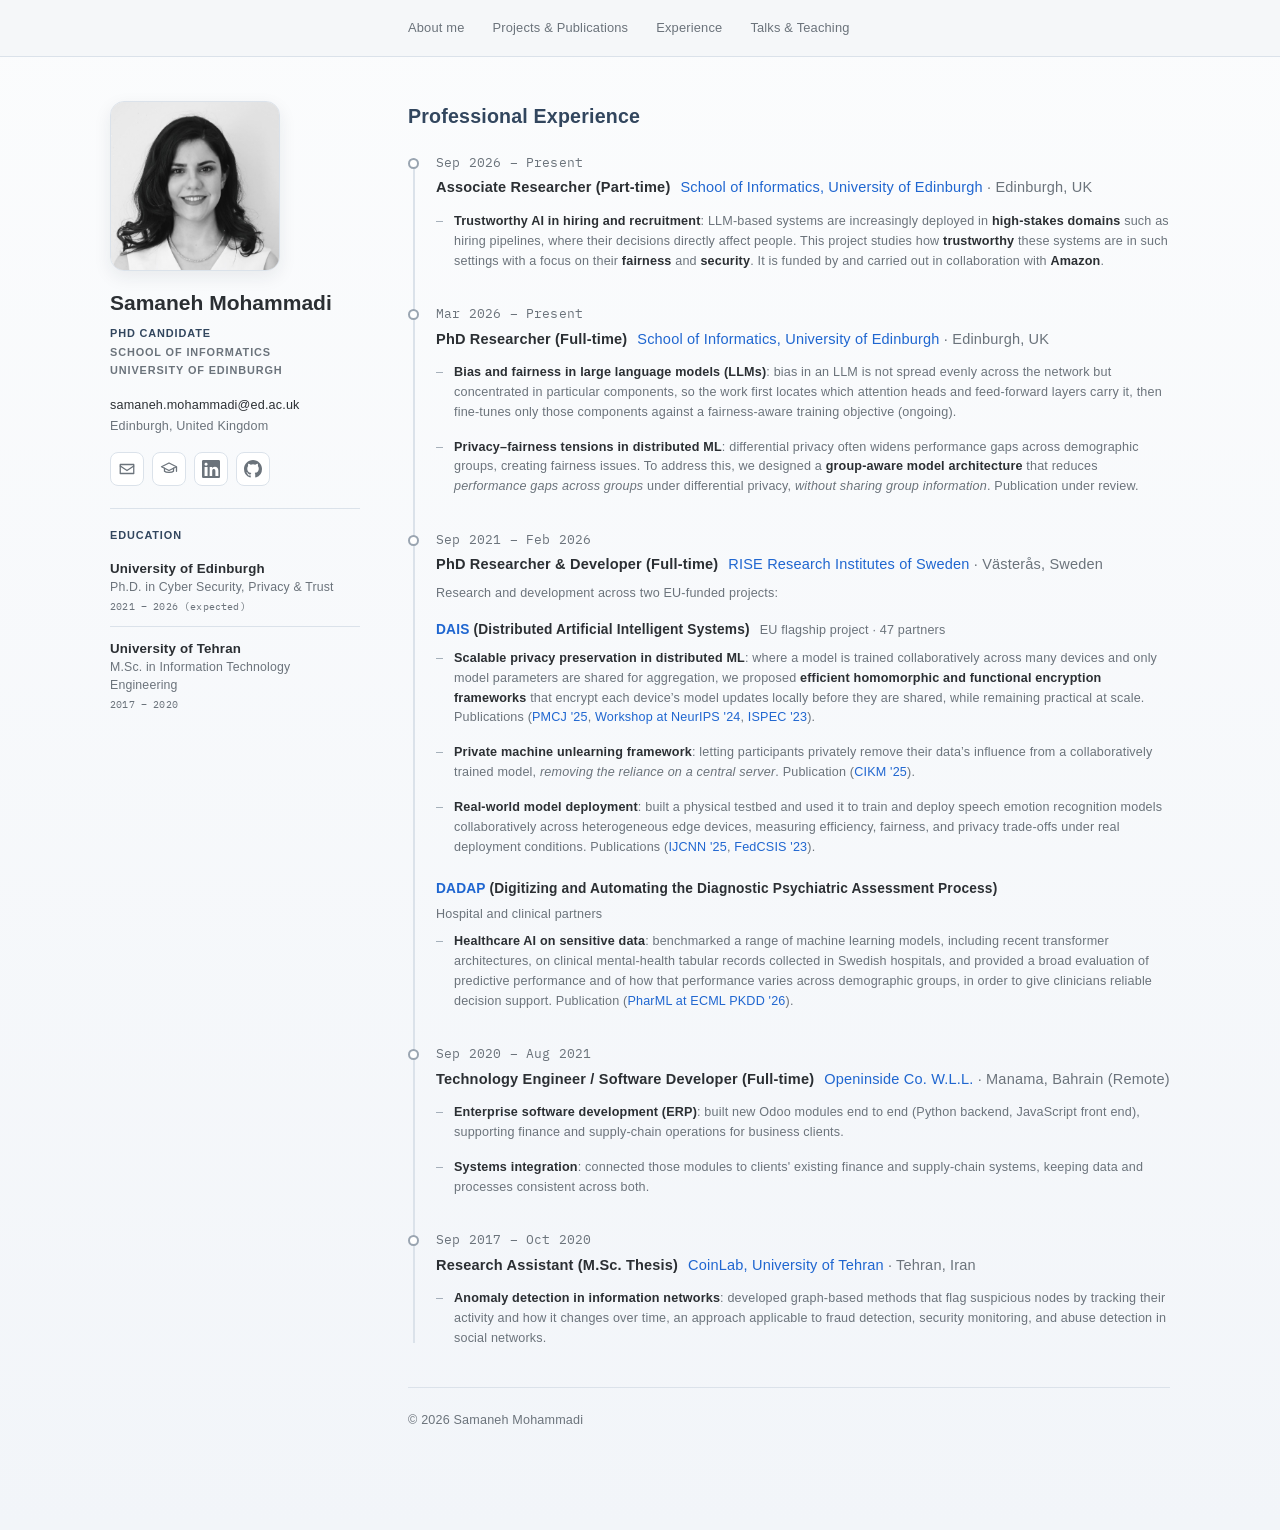
==== experience.html @ 15bdd754 "Update experience.html" ====
<!doctype html>
<html lang="en">
  <head>
    <meta charset="utf-8" />
    <meta name="viewport" content="width=device-width, initial-scale=1" />
    <meta name="color-scheme" content="light" />
    <meta name="theme-color" content="#f4f6f8" />
    <title>Experience | Samaneh Mohammadi</title>
    <meta name="robots" content="noimageindex" />
    <meta
      name="description"
      content="Professional experience of Samaneh Mohammadi, PhD researcher at the School of Informatics, University of Edinburgh."
    />
    <link rel="icon" type="image/jpeg" href="favicon.jpg" />
    <link rel="preconnect" href="https://fonts.googleapis.com" />
    <link rel="preconnect" href="https://fonts.gstatic.com" crossorigin />
    <link
      href="https://fonts.googleapis.com/css2?family=Chakra+Petch:wght@400;500;600;700&family=IBM+Plex+Mono:wght@400;500&display=swap"
      rel="stylesheet"
    />
    <link rel="stylesheet" href="style.css" />
    <style>
      .xp-proj { margin-top: 16px; }
      .xp-proj + .xp-proj { margin-top: 20px; }
      .xp-proj-head {
        display: flex; flex-wrap: wrap; align-items: baseline; gap: 4px 10px;
        margin: 0 0 2px; font-size: 0.98rem;
      }
      .xp-proj-head strong { color: var(--text); font-weight: 700; }
      .xp-proj-head strong a { font-weight: 700; }
      .xp-proj-head span { color: var(--muted); font-size: var(--fs-meta); }
      .xp-proj .tl-projects { margin-top: 8px; }
    </style>
  </head>
  <body>
    <div class="topbar">
      <div class="container topbar-inner">
        <nav class="nav" aria-label="Pages">
          <a class="navlink" href="#about">About me</a>
          <a class="navlink" href="#research">Projects & Publications</a>
          <a class="navlink" href="experience.html">Experience</a>
          <a class="navlink" href="talks.html">Talks &amp; Teaching</a>
        </nav>
      </div>
    </div>

    <div class="container shell" id="top">
      <aside class="sidebar">
        <figure class="portrait">
          <img
            src="assets/img3.jpg"
            alt="Portrait of Samaneh Mohammadi"
            onerror="this.style.display='none';this.insertAdjacentHTML('afterend','<span class=&quot;fallback&quot;>SM</span>')"
          />
        </figure>
        <div class="sidebar-id">
          <h1><a href="index.html">Samaneh Mohammadi</a></h1>
          <p class="role">
            <span class="role-main">PhD Candidate</span>
            <span>School of Informatics</span>
            <span>University of Edinburgh</span>
          </p>
        </div>

        <div class="sidebar-reach">
          <a class="sidebar-email" href="mailto:samaneh.mohammadi@ed.ac.uk">samaneh.mohammadi@ed.ac.uk</a>
          <span>Edinburgh, United Kingdom</span>
        </div>

        <ul class="contact">
          <li>
            <a href="mailto:samaneh.mohammadi@ed.ac.uk" aria-label="Email" title="Email">
              <svg class="icon-line" viewBox="0 0 24 24" aria-hidden="true"><path d="M3 6h18v12H3z" /><path d="m3 8 9 6 9-6" /></svg>
            </a>
          </li>
          <li>
            <a href="https://scholar.google.com/citations?user=hVsI_-4AAAAJ&amp;hl=en" aria-label="Google Scholar" title="Google Scholar">
              <svg class="icon-line" viewBox="0 0 24 24" aria-hidden="true"><path d="m2 9 10-5 10 5-10 5Z" /><path d="M6 11v4c2 2 10 2 12 0v-4" /><path d="M22 10v5" /></svg>
            </a>
          </li>
          <li>
            <a href="https://www.linkedin.com/in/samaneh-mohammadi-22879b159/" aria-label="LinkedIn" title="LinkedIn">
              <svg class="icon-fill" viewBox="0 0 16 16" aria-hidden="true"><path d="M0 1.15C0 .52.52 0 1.16 0h13.68C15.48 0 16 .52 16 1.15v13.69c0 .63-.52 1.15-1.16 1.15H1.16A1.16 1.16 0 0 1 0 14.84V1.15Zm4.94 13.01V6.17H2.28v7.99h2.66ZM3.61 5.08c.86 0 1.39-.57 1.39-1.29-.02-.73-.53-1.29-1.37-1.29-.84 0-1.39.56-1.39 1.29 0 .72.53 1.29 1.35 1.29h.02Zm5.45 9.08V9.7c0-.24.02-.48.09-.65.19-.48.63-.97 1.38-.97.97 0 1.36.73 1.36 1.8v4.28h2.66V9.57c0-2.46-1.31-3.6-3.06-3.6-1.44 0-2.07.78-2.42 1.32h.02v-1.13H6.84c.03.75 0 7.99 0 7.99h2.66Z" /></svg>
            </a>
          </li>
          <li>
            <a href="https://github.com/SamaneMohammadi" aria-label="GitHub" title="GitHub">
              <svg class="icon-fill" viewBox="0 0 16 16" aria-hidden="true"><path d="M8 0C3.58 0 0 3.58 0 8a8 8 0 0 0 5.47 7.59c.4.07.55-.17.55-.38 0-.19-.01-.82-.01-1.49-2.01.37-2.53-.49-2.69-.94-.09-.23-.48-.94-.82-1.13-.28-.15-.68-.52-.01-.53.63-.01 1.08.58 1.23.82.72 1.21 1.87.87 2.33.66.07-.52.28-.87.5-1.07-1.78-.2-3.64-.89-3.64-3.95 0-.87.31-1.59.82-2.15-.08-.2-.36-1.02.08-2.12 0 0 .67-.21 2.2.82a7.5 7.5 0 0 1 4 0c1.53-1.04 2.2-.82 2.2-.82.44 1.1.16 1.92.08 2.12.51.56.82 1.27.82 2.15 0 3.07-1.87 3.75-3.65 3.95.29.25.54.73.54 1.48 0 1.07-.01 1.93-.01 2.2 0 .21.15.46.55.38A8 8 0 0 0 16 8c0-4.42-3.58-8-8-8Z" /></svg>
            </a>
          </li>
        </ul>

        <p class="sidebar-edu-head">Education</p>
        <ul class="sidebar-edu">
          <li>
            <a class="edu-org" href="https://informatics.ed.ac.uk/">University of Edinburgh</a>
            <span class="edu-deg">Ph.D. in Cyber Security, Privacy &amp; Trust</span>
            <span class="edu-year">2021 – 2026 (expected)</span>
          </li>
          <li>
            <a class="edu-org" href="https://ut.ac.ir/en">University of Tehran</a>
            <span class="edu-deg">M.Sc. in Information Technology Engineering</span>
            <span class="edu-year">2017 – 2020</span>
          </li>
        </ul>
      </aside>

      <main>
        <section class="section" id="experience" aria-labelledby="experience-title">
          <h2 id="experience-title">Professional Experience</h2>
          <div class="timeline">

            <div class="tl-item">
              <div class="tl-dot"></div>
              <div class="tl-date">Sep 2026 – Present</div>
              <div class="tl-content">
                <div class="xp-head">
                  <span class="xp-role">Associate Researcher (Part-time)</span>
                  <span class="xp-place"><a href="https://informatics.ed.ac.uk/">School of Informatics, University of Edinburgh</a> · Edinburgh, UK</span>
                </div>
                <ul class="tl-projects">
                  <li><strong>Trustworthy AI in hiring and recruitment</strong>: LLM-based systems are increasingly deployed in <strong>high-stakes domains</strong> such as hiring pipelines, where their
              decisions directly affect people. This project studies how <strong>trustworthy</strong> these systems are in such settings with a focus on their <strong>fairness</strong> and <strong>security</strong>.
              It is funded by and carried out in collaboration with <strong>Amazon</strong>.</li>
                </ul>
              </div>
            </div>

            <div class="tl-item">
              <div class="tl-dot"></div>
              <div class="tl-date">Mar 2026 – Present</div>
              <div class="tl-content">
                <div class="xp-head">
                  <span class="xp-role">PhD Researcher (Full-time)</span>
                  <span class="xp-place"><a href="https://informatics.ed.ac.uk/">School of Informatics, University of Edinburgh</a> · Edinburgh, UK</span>
                </div>
                <ul class="tl-projects">
                  <li><strong>Bias and fairness in large language models (LLMs)</strong>: bias in an LLM is not spread evenly across the network but concentrated in particular components, so the work first locates which attention heads and feed-forward layers carry it, then fine-tunes only those components against a fairness-aware training objective (ongoing).</li>
                  <li><strong>Privacy&ndash;fairness tensions in distributed ML</strong>: differential privacy often widens performance gaps
                  across demographic groups, creating fairness issues. To address this, we designed a <strong>group-aware model architecture</strong>
                  that reduces <em>performance gaps across groups</em> under differential privacy, <em>without sharing group information</em>. Publication under review.</li>
                </li>
                </ul>
              </div>
            </div>

            <div class="tl-item">
              <div class="tl-dot"></div>
              <div class="tl-date">Sep 2021 – Feb 2026</div>
              <div class="tl-content">
                <div class="xp-head">
                  <span class="xp-role">PhD Researcher &amp; Developer (Full-time)</span>
                  <span class="xp-place"><a href="https://www.ri.se/en">RISE Research Institutes of Sweden</a> · Västerås, Sweden</span>
                </div>
                <p class="tl-sub">Research and development across two EU-funded projects:</p>

                <div class="xp-proj">
                  <p class="xp-proj-head"><strong><a href="https://cordis.europa.eu/project/id/101007273">DAIS</a> (Distributed Artificial Intelligent Systems)</strong> <span>EU flagship project · 47 partners</span></p>
                  <ul class="tl-projects">
                    <li><strong>Scalable privacy preservation in distributed ML</strong>: where a model is trained collaboratively across many devices and only model parameters are shared for aggregation, we proposed <strong>efficient homomorphic and functional encryption frameworks</strong> that encrypt each device&rsquo;s model updates locally before they are shared, while remaining practical at scale. Publications (<a href="https://www.sciencedirect.com/science/article/pii/S1574119225000100">PMCJ '25</a>, <a href="https://openreview.net/pdf?id=7bgJ7t5kkW">Workshop at NeurIPS '24</a>, <a href="https://link.springer.com/chapter/10.1007/978-981-99-7032-2_1">ISPEC '23</a>).</li>
                    <li><strong>Private machine unlearning framework</strong>: letting participants privately remove their data&rsquo;s influence from a collaboratively trained model, <em>removing the reliance on a central server</em>. Publication (<a href="https://dl.acm.org/doi/abs/10.1145/3746252.3761091">CIKM '25</a>).</li>
                    <li><strong>Real-world model deployment</strong>: built a physical testbed and used it to train and deploy speech emotion recognition models collaboratively across heterogeneous edge devices, measuring efficiency, fairness, and privacy trade-offs under real deployment conditions. Publications (<a href="https://ieeexplore.ieee.org/abstract/document/11228075">IJCNN '25</a>, <a href="https://www.research.unipd.it/bitstream/11577/3506537/2/444.pdf">FedCSIS '23</a>).</li>
                  </ul>
                </div>

                <div class="xp-proj">
                  <p class="xp-proj-head"><strong><a href="https://dadap-project.eu/">DADAP</a> (Digitizing and Automating the Diagnostic Psychiatric Assessment Process)</strong> <span>Hospital and clinical partners</span></p>
                  <ul class="tl-projects">
                    <li><strong>Healthcare AI on sensitive data</strong>: benchmarked a range of machine learning models, including recent transformer architectures, on clinical mental-health tabular records collected in Swedish hospitals, and provided a broad evaluation of predictive performance and of how that performance varies across demographic groups, in order to give clinicians reliable decision support. Publication (<a href="https://sites.google.com/view/pharml-2026/accepted-submissions?authuser=0">PharML at ECML PKDD '26</a>).</li>
                  </ul>
                </div>
              </div>
            </div>

            <div class="tl-item">
              <div class="tl-dot"></div>
              <div class="tl-date">Sep 2020 – Aug 2021</div>
              <div class="tl-content">
                <div class="xp-head">
                  <span class="xp-role">Technology Engineer / Software Developer (Full-time)</span>
                  <span class="xp-place"><a href="https://www.open-inside.com/">Openinside Co. W.L.L.</a> · Manama, Bahrain (Remote)</span>
                </div>
                <ul class="tl-projects">
                  <li><strong>Enterprise software development (ERP)</strong>: built new Odoo modules end to end (Python backend, JavaScript front end), supporting finance and supply-chain operations for business clients.</li>
                  <li><strong>Systems integration</strong>: connected those modules to clients' existing finance and supply-chain systems, keeping data and processes consistent across both.</li>
                </ul>
              </div>
            </div>

            <div class="tl-item">
              <div class="tl-dot"></div>
              <div class="tl-date">Sep 2017 – Oct 2020</div>
              <div class="tl-content">
                <div class="xp-head">
                  <span class="xp-role">Research Assistant (M.Sc. Thesis)</span>
                  <span class="xp-place"><a href="https://coinlab.ut.ac.ir/">CoinLab, University of Tehran</a> · Tehran, Iran</span>
                </div>
                <ul class="tl-projects">
                  <li><strong>Anomaly detection in information networks</strong>: developed graph-based methods that flag suspicious nodes by tracking their activity and how it changes over time, an approach applicable to fraud detection, security monitoring, and abuse detection in social networks.</li>
                </ul>
              </div>
            </div>

          </div>

        </section>

        <footer class="footer">© <span id="year"></span> Samaneh Mohammadi</footer>
      </main>
    </div>

    <script>
      document.getElementById("year").textContent = String(new Date().getFullYear());

      (function () {
        var items = document.querySelectorAll('.tl-item');
        if (!items.length || !('IntersectionObserver' in window)) {
          items.forEach(function (el) { el.classList.add('visible'); });
          return;
        }
        var io = new IntersectionObserver(function (entries) {
          entries.forEach(function (entry) {
            if (entry.isIntersecting) {
              entry.target.classList.add('visible');
              io.unobserve(entry.target);
            }
          });
        }, { threshold: 0.15 });
        items.forEach(function (el) { io.observe(el); });
      })();
    </script>
  </body>
</html>
---- style.css ----
:root {
  color-scheme: light;
  --font-display: "Chakra Petch", sans-serif;
  /* --font-body: "Chakra Petch", "Segoe UI", sans-serif; */
  --font-body: -apple-system, BlinkMacSystemFont, "Segoe UI", Roboto, Oxygen, Ubuntu, Cantarell, "Open Sans", "Helvetica Neue", sans-serif;
  --font-mono: "IBM Plex Mono", monospace;
  --max-width: 1060px;
  --radius-sm: 10px;
  --radius-md: 14px;
  --radius-lg: 18px;
  --bg: #fbfcfd;
  --bg-soft: #f2f5f9;
  --panel: #ffffff;
  --panel-strong: #f8fafc;
  --panel-hover: #f1f4f8;
  --text: #2b2f33;
  --muted: #6b737b;
  --accent: #4a5f78;
  --accent-strong: #32465e;
  /* --link: #A624A6;
  --link-strong: #8a1e8a; */
  --link: #1f66d0;
  --link-strong: #1a54ad;
  --line: #9aa5b1;
  --border: #dbe2ea;
  --shadow: 0 8px 20px rgba(30, 40, 50, 0.05);
  --fs-body: 1.04rem;
  --fs-meta: 0.9rem;
  --fs-eyebrow: 0.8rem;
  --sidebar-w: 250px;
  --gap: 48px;
}
*,*::before,*::after { box-sizing: border-box; }
html { scroll-behavior: smooth; font-size: 14px; }
body {
  margin: 0;
  min-height: 100vh;
  background: linear-gradient(180deg, var(--bg) 0%, var(--bg-soft) 100%);
  color: var(--text);
  font-family: var(--font-body);
  font-size: var(--fs-body);
  line-height: 1.6;
  letter-spacing: 0.012em;
  -webkit-font-smoothing: antialiased;
  text-rendering: optimizeLegibility;
}
a { color: var(--link); text-decoration: none; transition: color 140ms ease; }
a:hover { color: var(--link-strong); text-decoration: underline; }
a:focus-visible, .navlink:focus-visible { outline: 3px solid var(--line); outline-offset: 3px; }
strong { color: var(--text); }
.container { width: min(var(--max-width), calc(100% - 40px)); margin: 0 auto; }

/* topbar */
.topbar {
  position: sticky; top: 0; z-index: 50;
  background: rgba(244, 246, 248, 0.86);
  backdrop-filter: saturate(140%) blur(8px);
  border-bottom: 1px solid var(--border);
}
.topbar-inner {
  display: flex; align-items: center; justify-content: flex-start;
  flex-wrap: wrap; gap: 16px; min-height: 56px; padding: 8px 0;
  padding-left: calc(var(--sidebar-w) + var(--gap) - 12px);
}
.nav { display: flex; gap: 4px; flex-wrap: wrap; }
.navlink {
  color: var(--muted); font-size: 0.92rem; padding: 6px 12px;
  border-radius: var(--radius-sm); transition: color 140ms ease, background 140ms ease;
}
.navlink.active { color: var(--link); background: var(--panel-hover); font-weight: 700; }
/* the page you are currently on (multi-page nav) */
.navlink.current { color: var(--link); background: var(--panel-hover); font-weight: 700; }
.navlink:hover { color: var(--accent-strong); background: var(--panel-hover); text-decoration: none; }

/* shell */
.shell {
  display: grid; grid-template-columns: var(--sidebar-w) 1fr;
  gap: var(--gap); align-items: start; padding: 44px 0 64px;
}

/* sidebar */
.sidebar { position: sticky; top: 84px; }
.portrait {
  margin: 0 auto 18px; width: 220px; height: 220px;
  border-radius: 50%; overflow: hidden;
  border: 1px solid var(--border); background: var(--panel-strong);
  box-shadow: var(--shadow); display: grid; place-items: center;
}
.portrait img { display: block; width: 100%; height: 100%; object-fit: cover; }
.portrait .fallback { font-family: var(--font-mono); font-size: 2.4rem; color: var(--muted); letter-spacing: 0.05em; }
.sidebar h1 { margin: 0 0 2px; font-size: 1.5rem; line-height: 1.15; letter-spacing: 0.01em; }
/* name links back to the homepage on sub-pages */
.sidebar h1 a { color: inherit; text-decoration: none; }
.sidebar h1 a:hover { color: var(--accent-strong); text-decoration: none; }
.sidebar .role { margin: 0 0 18px; color: var(--muted); font-size: 0.92rem; font-weight: 500; }
.sidebar-id { text-align: center; }

/* education in the sidebar */
.sidebar-edu {
  margin: 12px 0 18px;
  padding: 18px 0 0;
  border-top: 1px solid var(--border);
  text-align: left;
}
.sidebar-edu-head {
  font-family: var(--font-mono); font-size: var(--fs-eyebrow);
  text-transform: uppercase; letter-spacing: 0.1em;
  color: var(--muted); font-weight: 500; margin: 0 0 12px;
}
.sidebar-edu ul { list-style: none; margin: 0; padding: 0; display: grid; gap: 16px; }
.sidebar-edu li { display: grid; gap: 2px; }
.edu-deg { font-size: 0.88rem; font-weight: 600; color: var(--text); line-height: 1.4; }
.edu-org { font-family: var(--font-mono); font-size: 0.78rem; color: var(--muted); line-height: 1.45; }

.contact {
  list-style: none; margin: 0 0 18px; padding: 14px 0 0;
  border-top: 1px solid var(--border);
  display: flex; justify-content: center; align-items: center; gap: 24px;
}
.contact li { display: flex; }
.contact a {
  display: grid; place-items: center;
  color: var(--muted);
  width: 26px; height: 26px;
  transition: color 140ms ease, transform 140ms ease;
}
.contact a:hover { color: var(--link); transform: translateY(-1px); }
.contact svg { width: 24px; height: 24px; }
.icon-line { fill: none; stroke: currentColor; stroke-width: 1.7; stroke-linecap: round; stroke-linejoin: round; }
.icon-fill { fill: currentColor; }

/* sections */
.section { scroll-margin-top: 76px; padding-bottom: 38px; }
.section + .section { padding-top: 34px; }
.section + .section::before {
  content: ""; display: block; height: 1.5px;
  background: linear-gradient(to right, transparent, #b0bcc9 18%, #b0bcc9 82%, transparent);
  margin-bottom: 34px;
}
.section h2 { margin: 0 0 20px; font-size: 1.4rem; color: var(--accent-strong); letter-spacing: 0.01em; }
.lede { margin: 0; max-width: 70ch; font-size: 1.07rem; line-height: 1.6; }
.lede + .lede { margin-top: 14px; }
#about { padding-bottom: 40px; }
#about h2 { margin-bottom: 14px; }

/* entry lists (education, talks) */
.entry-list { list-style: none; margin: 0; padding: 0; display: grid; gap: 22px; }
.entry { display: grid; grid-template-columns: 150px 1fr; gap: 24px; align-items: start; }
.entry-meta { font-family: var(--font-mono); color: var(--muted); font-size: var(--fs-meta); padding-top: 2px; }
.entry-body { margin: 0; }
.entry-title { font-weight: 700; color: var(--text); }
.entry-sub { color: var(--muted);}

/* shared xp role/place */
.xp-head { display: flex; flex-wrap: wrap; align-items: baseline; gap: 4px 10px; margin-bottom: 6px; }
.xp-role { font-weight: 700; color: var(--text); }
.xp-place { color: var(--muted);}

/* publications */
.pub-group + .pub-group { margin-top: 36px; }
/* space between the section intro and the first theme heading */
.lede + .pub-group { margin-top: 30px; }
.pub-group-head {
  font-family: var(--font-mono); font-size: var(--fs-eyebrow);
  text-transform: uppercase; letter-spacing: 0.1em;
  color: var(--muted); font-weight: 500; margin: 0 0 16px;
}
/* publication theme headings read as titles, like the section heading */
.pub-group > .pub-group-head {
  font-family: var(--font-body);
  font-size: 1.16rem;
  font-weight: 700;
  text-transform: none;
  letter-spacing: 0.01em;
  color: var(--accent-strong);
  line-height: 1.35;
  margin: 0 0 8px;
}
/* short note under a publication group heading */
.pub-group-note {
  margin: 0 0 18px;
  max-width: 68ch;
  font-size: 0.95rem;
  line-height: 1.7;
  color: var(--muted);
}
.pub-list { list-style: none; margin: 0; padding: 0; display: grid; gap: 18px; }
.pub-item { padding-left: 16px; border-left: 2px solid var(--border); transition: border-color 160ms ease; }
.pub-item:hover { border-left-color: var(--link); }
.pub-title { font-weight: 600; margin-bottom: 3px; line-height: 1.45; }
.pub-venue { color: var(--muted); font-size: var(--fs-meta); }
.pub-award { color: var(--accent); font-weight: 600; }

/* per-paper links (PDF / Code) */
.pub-links {
  display: flex;
  flex-wrap: wrap;
  gap: 14px;
  margin-top: 7px;
  font-family: var(--font-mono);
  font-size: var(--fs-eyebrow);
  text-transform: uppercase;
  letter-spacing: 0.08em;
}
.pub-links a {
  display: inline-flex;
  align-items: center;
  gap: 5px;
  color: var(--muted);
  transition: color 140ms ease;
}
.pub-links a:hover { color: var(--link); text-decoration: none; }
.pub-links svg { width: 13px; height: 13px; }
.pub-links .icon-line { fill: none; stroke: currentColor; stroke-width: 1.7; stroke-linecap: round; stroke-linejoin: round; }
.pub-links .icon-fill { fill: currentColor; }

/* contact block on the homepage */
.contact-list {
  list-style: none;
  margin: 20px 0 0;
  padding: 0;
  display: grid;
  gap: 12px;
  max-width: 70ch;
}
.contact-list li {
  display: flex;
  align-items: center;
  gap: 12px;
  font-size: 0.98rem;
  color: var(--muted);
  line-height: 1.5;
}
.contact-list svg { width: 18px; height: 18px; flex: none; color: var(--muted); }
.contact-list .icon-line { fill: none; stroke: currentColor; stroke-width: 1.7; stroke-linecap: round; stroke-linejoin: round; }
.contact-list .icon-fill { fill: currentColor; }

/* talks & teaching */
.teaching-list { list-style: none; margin: 0; padding: 0; display: grid; gap: 18px; }
.teaching-item { display: grid; grid-template-columns: 150px 1fr; gap: 24px; align-items: start; }
.teaching-label { font-family: var(--font-mono); color: var(--muted); font-size: var(--fs-meta); padding-top: 2px; }

/* talks & teaching — grouped, editorial (no cards) */
.tt-group + .tt-group { margin-top: 34px; }
.tt-group-head { margin-bottom: 14px; }
.tt-group-head .pub-group-head { margin: 0; }
.tt-card {
  display: grid;
  gap: 16px;
}
.tt-row {
  display: grid;
  grid-template-columns: 96px 1fr;
  gap: 22px;
  align-items: baseline;
  padding-left: 16px;
  border-left: 2px solid var(--border);
  transition: border-color 160ms ease;
}
.tt-row:hover { border-left-color: var(--link); }
.tt-date {
  font-family: var(--font-mono);
  font-size: var(--fs-meta);
  color: var(--muted);
}
.tt-body {
  font-size: 0.98rem;
  line-height: 1.55;
  color: var(--muted);
}
.tt-body strong { color: var(--text); }
.tt-place { color: var(--muted); }

.footer { color: var(--muted); font-size: var(--fs-meta); padding: 22px 0 36px; border-top: 1px solid var(--border); }

/* ---------- timeline (experience) ---------- */
.timeline {
  position: relative;
  padding-left: 28px;
}
.timeline::before {
  content: "";
  position: absolute;
  left: 5px;
  top: 6px;
  bottom: 6px;
  width: 1.5px;
  background: var(--border);
}
.tl-item {
  position: relative;
  padding-bottom: 32px;
  opacity: 0;
  transform: translateY(16px);
  transition: opacity 420ms ease, transform 420ms ease;
}
.tl-item.visible {
  opacity: 1;
  transform: translateY(0);
}
.tl-item:last-child {
  padding-bottom: 0;
}
.tl-dot {
  position: absolute;
  left: -28px;
  top: 6px;
  width: 11px;
  height: 11px;
  border-radius: 50%;
  background: var(--panel);
  border: 2px solid var(--line);
  transition: border-color 200ms ease, background 200ms ease, transform 200ms ease, box-shadow 200ms ease;
}
.tl-item:hover .tl-dot {
  border-color: var(--link);
  background: var(--link);
  transform: scale(1.35);
  box-shadow: 0 0 0 4px rgba(18, 60, 112, 0.12);
}
.tl-date {
  font-family: var(--font-mono);
  font-size: var(--fs-meta);
  color: var(--muted);
  margin-bottom: 4px;
}
.tl-sub {
  margin: 0 0 6px;
  font-size: var(--fs-meta);
  color: var(--muted);
}
.tl-body {
  margin: 0;
  font-size: var(--fs-meta);
  color: var(--muted);
  line-height: 1.65;
}
.tl-projects {
  list-style: none;
  margin: 12px 0 0;
  padding: 0;
  display: grid;
  gap: 15px;
}
.tl-projects li {
  font-size: var(--fs-meta);
  color: var(--muted);
  line-height: 1.58;
  padding-left: 18px;
  position: relative;
}
.tl-projects li::before {
  content: "–";
  position: absolute;
  left: 0;
  color: var(--line);
}
.tl-projects strong {
  color: var(--text);
  font-weight: 600;
}
/*
.tl-projects {
  list-style: none;
  margin: 12px 0 0;
  padding: 0;
  display: grid;
  gap: 15px;
}
.tl-projects li {
  font-size: var(--fs-meta);
  color: var(--muted);
  line-height: 1.58;
} */
/* .tl-projects strong {
  color: var(--text);
  font-weight: 600;
} */
.pub-title {
  color: var(--link);
}
.pub-venue {
  color: var(--muted);
  font-style: italic;
}


/* ---------- sidebar: clean, left-aligned (no box) ---------- */
.sidebar { text-align: left; }
.portrait {
  margin: 0 0 20px; width: 170px; height: 170px;
  border-radius: 14px; box-shadow: 0 6px 18px rgba(30, 40, 50, 0.08);
  border: 1px solid var(--border);
}
.sidebar-id { text-align: left; }
.sidebar h1 { font-size: 1.5rem; white-space: nowrap; line-height: 1.15; margin: 0 0 10px; letter-spacing: 0; }
.sidebar .role {
  display: grid; gap: 2px; margin: 0 0 18px;
  font-size: 0.78rem; font-weight: 600; letter-spacing: 0.08em; text-transform: uppercase;
  color: var(--muted); line-height: 1.5;
}
.sidebar .role .role-main { color: var(--accent-strong); }
.sidebar-reach { display: grid; gap: 2px; margin: 0 0 16px; font-size: 0.9rem; line-height: 1.5; color: var(--muted); }
.sidebar-email { color: var(--text); font-weight: 500; }
.contact {
  justify-content: flex-start; gap: 8px; margin: 0 0 22px; padding: 0; border-top: 0;
}
.contact a {
  width: 34px; height: 34px; border: 1px solid var(--border); border-radius: 8px;
  background: var(--panel);
}
.contact a:hover { border-color: var(--link); }
.contact svg { width: 18px; height: 18px; }
.sidebar-edu { list-style: none; margin: 0; padding: 0; border-top: 0; }
.sidebar > .sidebar-edu-head {
  margin: 0; padding: 18px 0 2px; border-top: 1px solid var(--border);
  font-family: var(--font-body); font-size: 0.78rem; font-weight: 600;
  letter-spacing: 0.08em; text-transform: uppercase; color: var(--accent-strong);
}
.sidebar-edu li:first-child { border-top: 0; }
.sidebar-edu li { display: grid; gap: 1px; padding: 12px 0; border-top: 1px solid var(--border); }
.sidebar-edu .edu-org { font-weight: 600; color: var(--text); font-size: 0.95rem; font-family: var(--font-body); }
.sidebar-edu .edu-org:hover { color: var(--link); }
.sidebar-edu .edu-deg { font-weight: 400; color: var(--muted); font-size: 0.88rem; line-height: 1.45; }
.sidebar-edu .edu-year { font-family: var(--font-mono); font-size: 0.74rem; color: var(--muted); }

/* ---------- responsive ---------- */
@media (max-width: 820px) {
  .shell { grid-template-columns: 1fr; gap: 28px; padding-top: 28px; }
  .sidebar { position: static; display: grid; grid-template-columns: 132px 1fr; gap: 20px; align-items: center; }
  .portrait { width: 124px; height: 124px; margin-bottom: 0; }
  .sidebar-id { align-self: center; text-align: left; }
  .contact, .sidebar address { grid-column: 1 / -1; }
  /* education spans the full width under the portrait and name */
  .sidebar-edu { grid-column: 1 / -1; }
  .sidebar-reach { grid-column: 1 / -1; margin-bottom: 0; }
  .sidebar > .sidebar-edu-head { grid-column: 1 / -1; }
  .portrait { width: 110px; height: 110px; }
  .sidebar h1 { white-space: normal; }

  /* The nav now moves between pages, so it has to stay visible on phones.
     It is not sticky here: on two rows it would eat too much of the screen.
     It sits at the top of each page, and every page also ends with the
     "More:" links. */
  .topbar { position: static; }
  .topbar-inner {
    padding-left: 0;
    min-height: 44px;
    padding-top: 6px;
    padding-bottom: 6px;
  }
  .nav { gap: 2px; row-gap: 4px; }
  .navlink { padding: 5px 9px; font-size: 0.86rem; white-space: nowrap; }

  .entry, .teaching-item { grid-template-columns: 1fr; gap: 4px; }
  .entry-meta, .teaching-label { padding-top: 0; }
  .tt-row { grid-template-columns: 1fr; gap: 2px; padding: 12px 16px; }
}
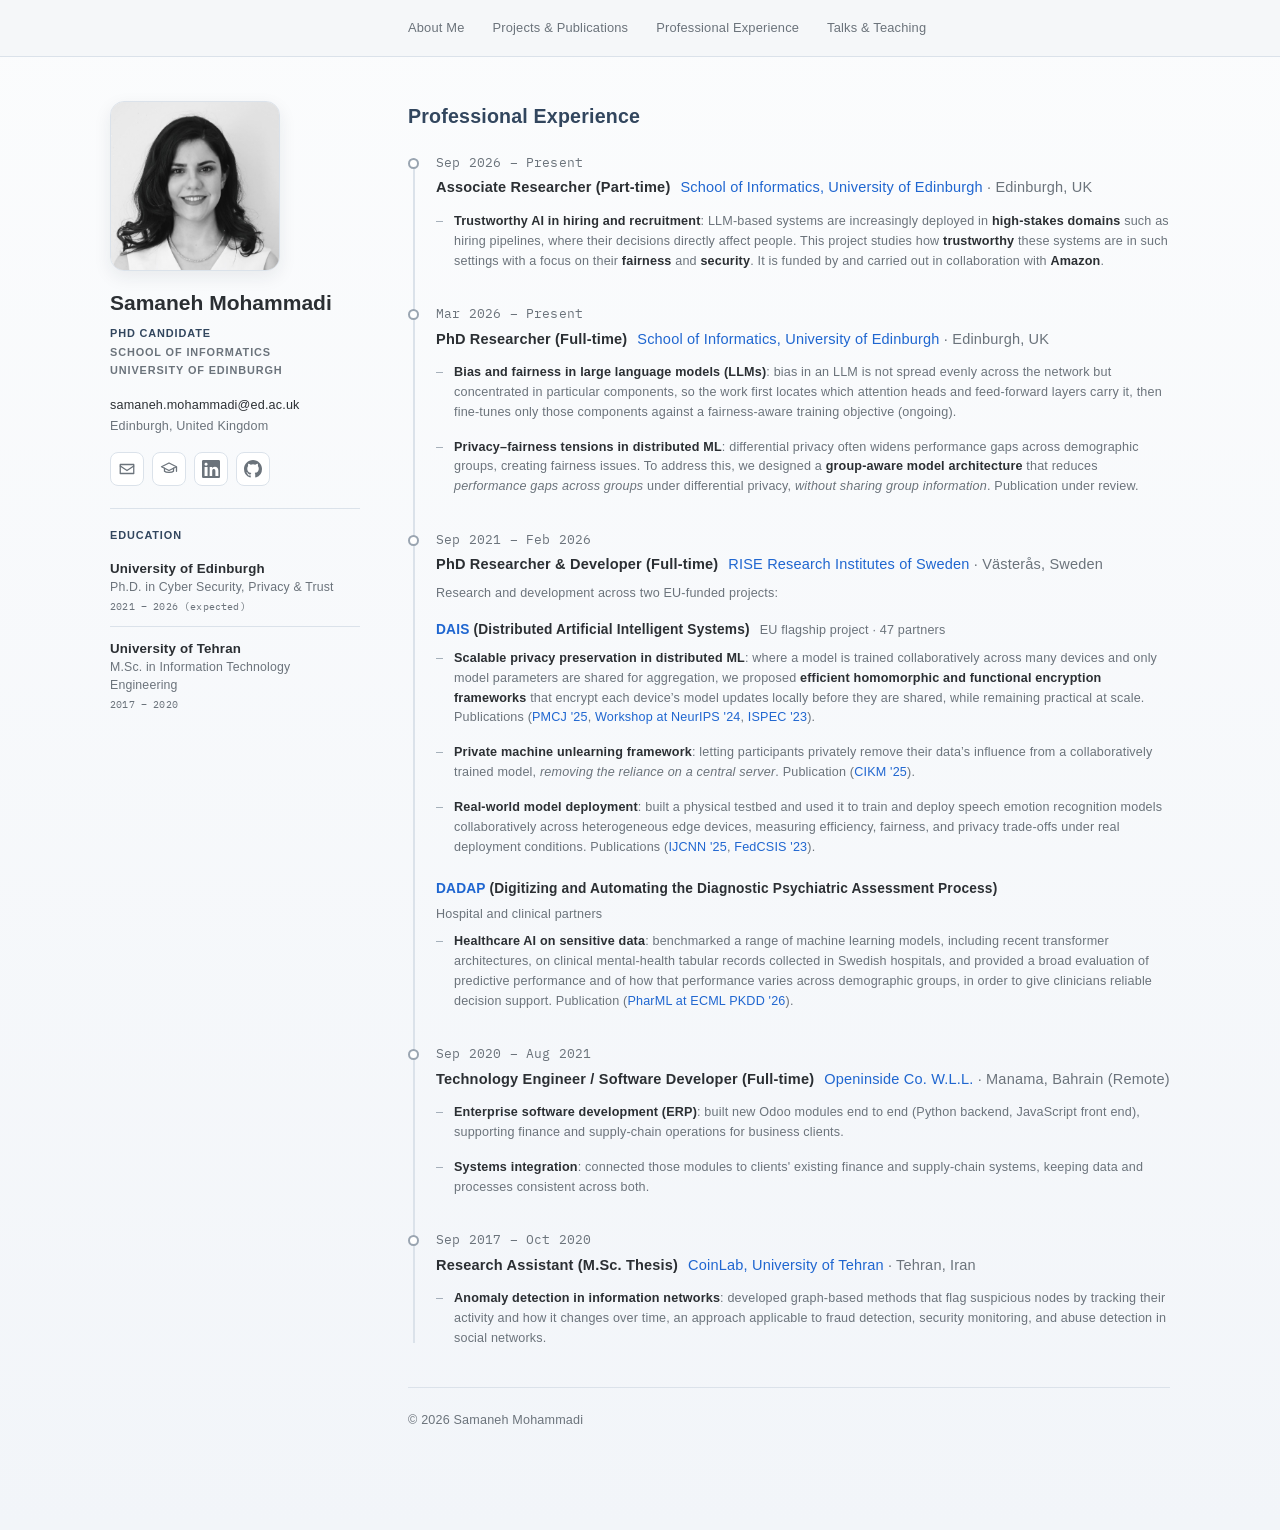
==== commit dc0b14e1: "Update navigation links for consistency" ====
--- a/experience.html
+++ b/experience.html
@@ -36,9 +36,9 @@
     <div class="topbar">
       <div class="container topbar-inner">
         <nav class="nav" aria-label="Pages">
-          <a class="navlink" href="#about">About me</a>
+          <a class="navlink" href="#about">About Me</a>
           <a class="navlink" href="#research">Projects & Publications</a>
-          <a class="navlink" href="experience.html">Experience</a>
+          <a class="navlink" href="experience.html">Professional Experience</a>
           <a class="navlink" href="talks.html">Talks &amp; Teaching</a>
         </nav>
       </div>
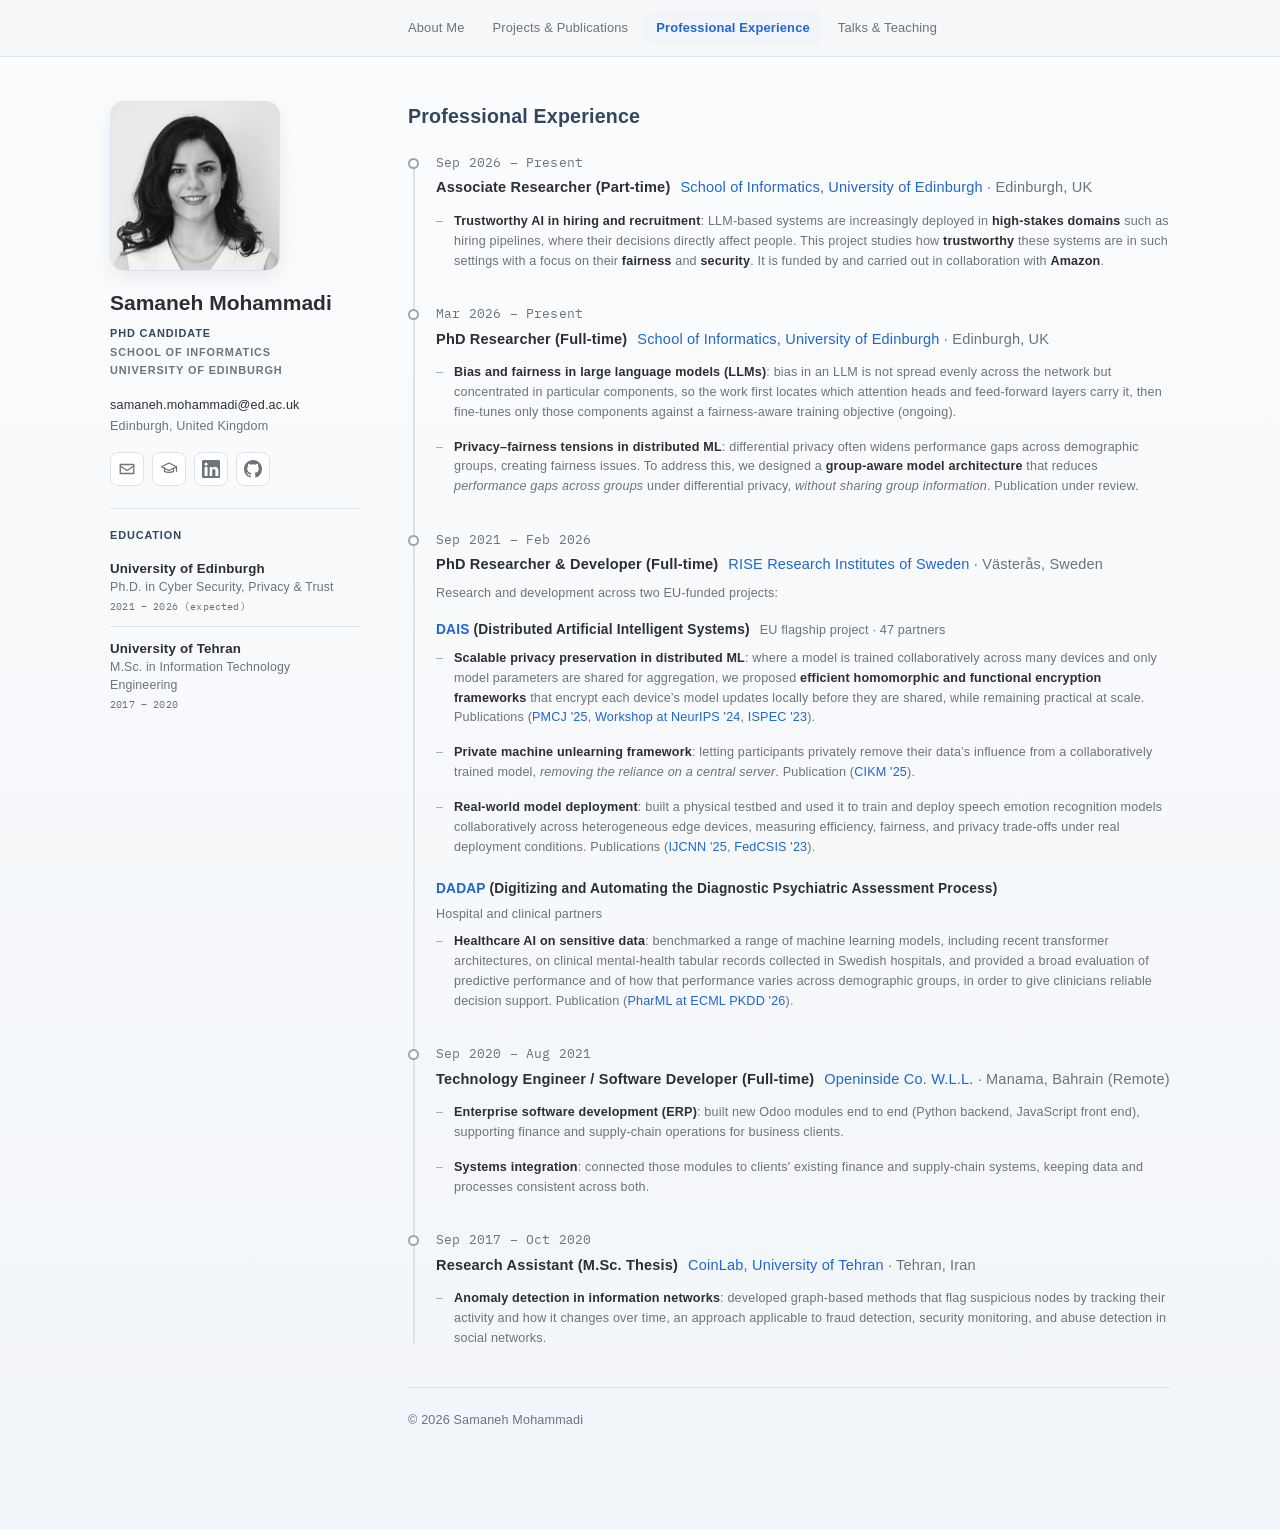
==== commit 6cd6fb26: "Update navigation links in experience.html" ====
--- a/experience.html
+++ b/experience.html
@@ -36,9 +36,9 @@
     <div class="topbar">
       <div class="container topbar-inner">
         <nav class="nav" aria-label="Pages">
-          <a class="navlink" href="#about">About Me</a>
-          <a class="navlink" href="#research">Projects & Publications</a>
-          <a class="navlink" href="experience.html">Professional Experience</a>
+          <a class="navlink" href="index.html#about">About Me</a>
+          <a class="navlink" href="index.html#research">Projects &amp; Publications</a>
+          <a class="navlink current" href="experience.html" aria-current="page">Professional Experience</a>
           <a class="navlink" href="talks.html">Talks &amp; Teaching</a>
         </nav>
       </div>
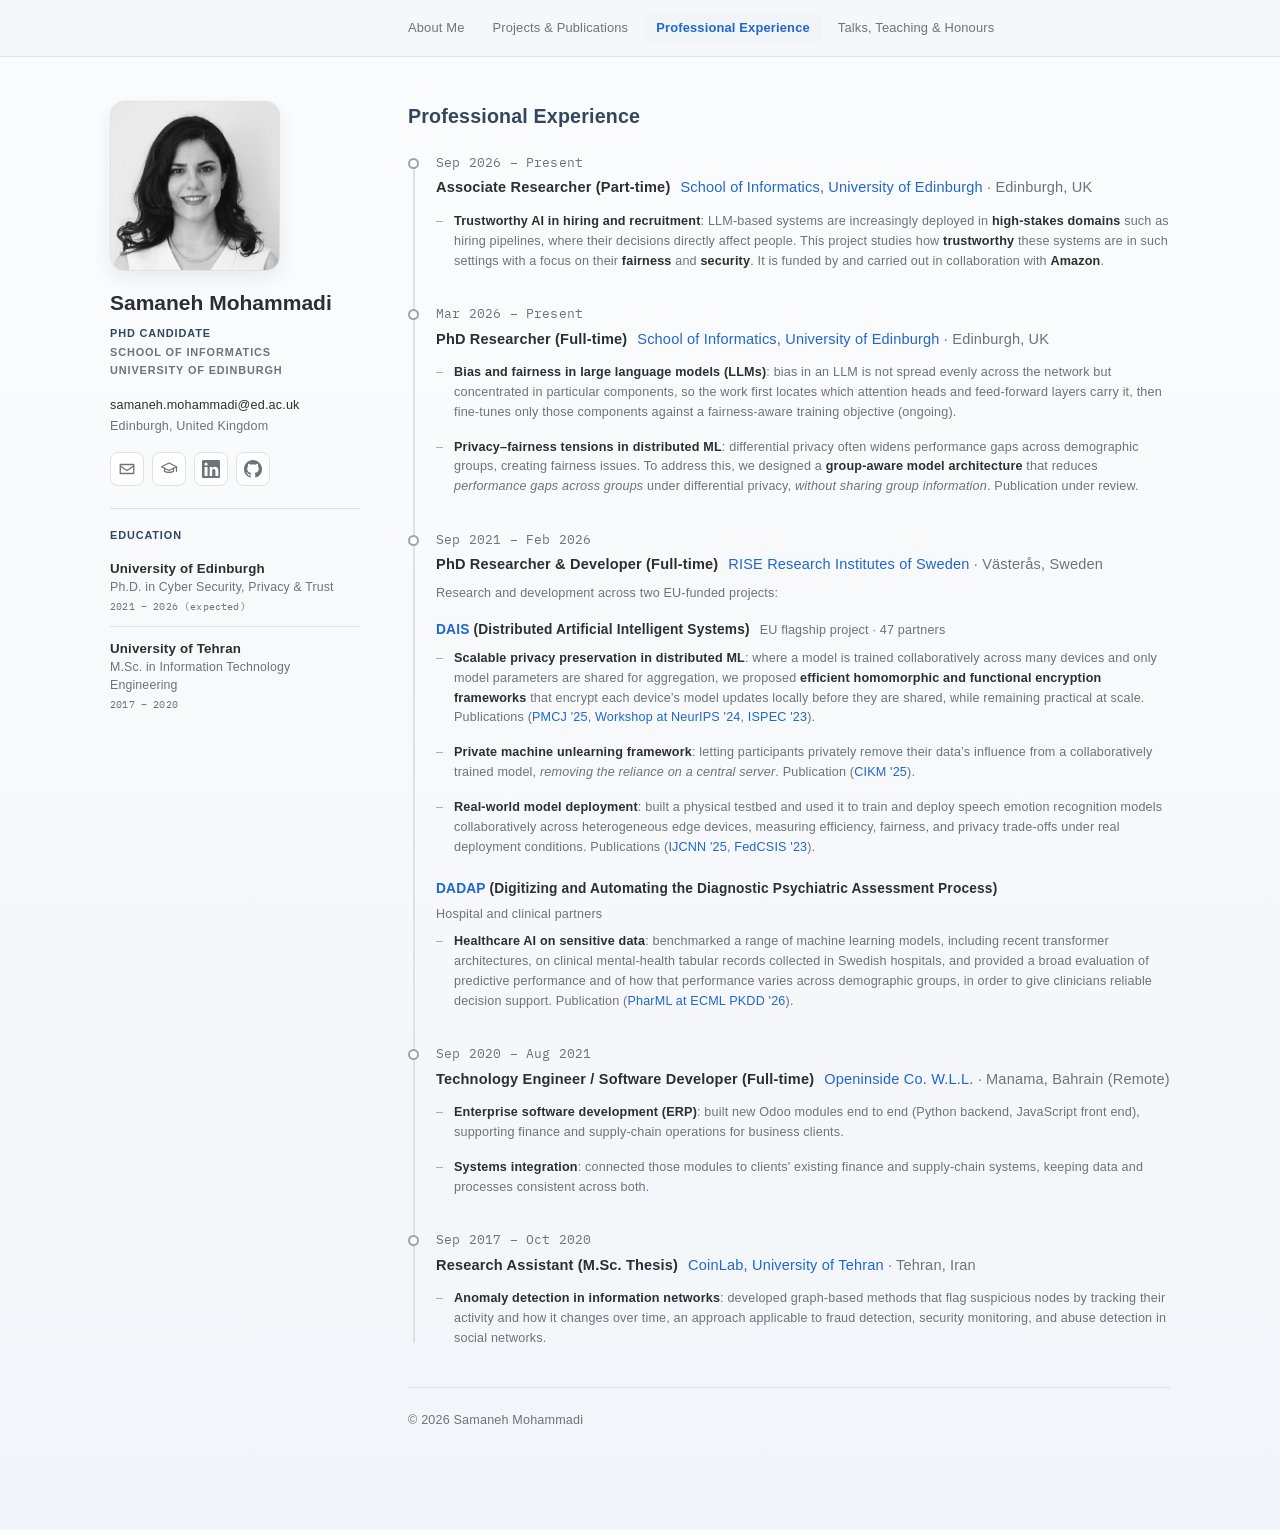
==== commit 66241d76: "Update navigation link text for Talks section" ====
--- a/experience.html
+++ b/experience.html
@@ -39,7 +39,7 @@
           <a class="navlink" href="index.html#about">About Me</a>
           <a class="navlink" href="index.html#research">Projects &amp; Publications</a>
           <a class="navlink current" href="experience.html" aria-current="page">Professional Experience</a>
-          <a class="navlink" href="talks.html">Talks &amp; Teaching</a>
+          <a class="navlink" href="talks.html">Talks, Teaching &amp; Honours</a>
         </nav>
       </div>
     </div>
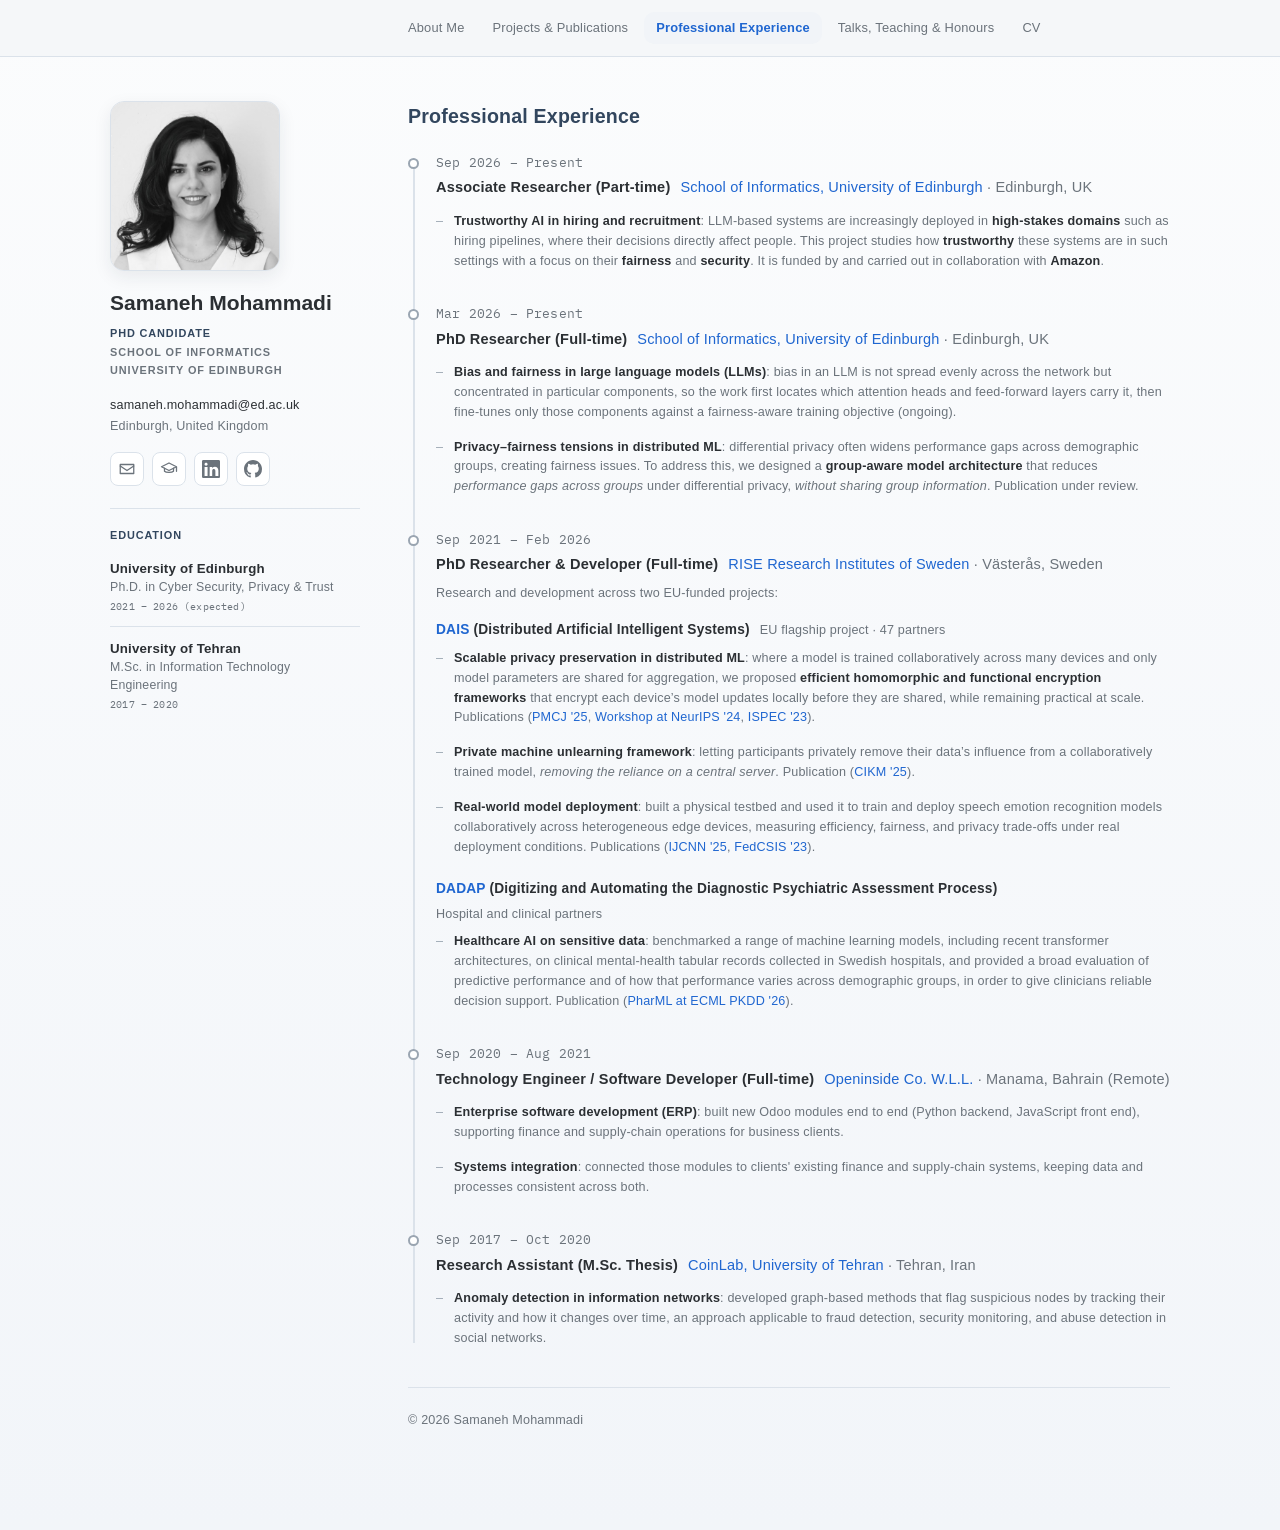
==== commit 4290ff16: "Add CV link to navigation in experience.html" ====
--- a/experience.html
+++ b/experience.html
@@ -40,6 +40,7 @@
           <a class="navlink" href="index.html#research">Projects &amp; Publications</a>
           <a class="navlink current" href="experience.html" aria-current="page">Professional Experience</a>
           <a class="navlink" href="talks.html">Talks, Teaching &amp; Honours</a>
+          <a class="navlink" href="assets/cv.pdf" target="_blank" rel="noopener">CV</a>
         </nav>
       </div>
     </div>
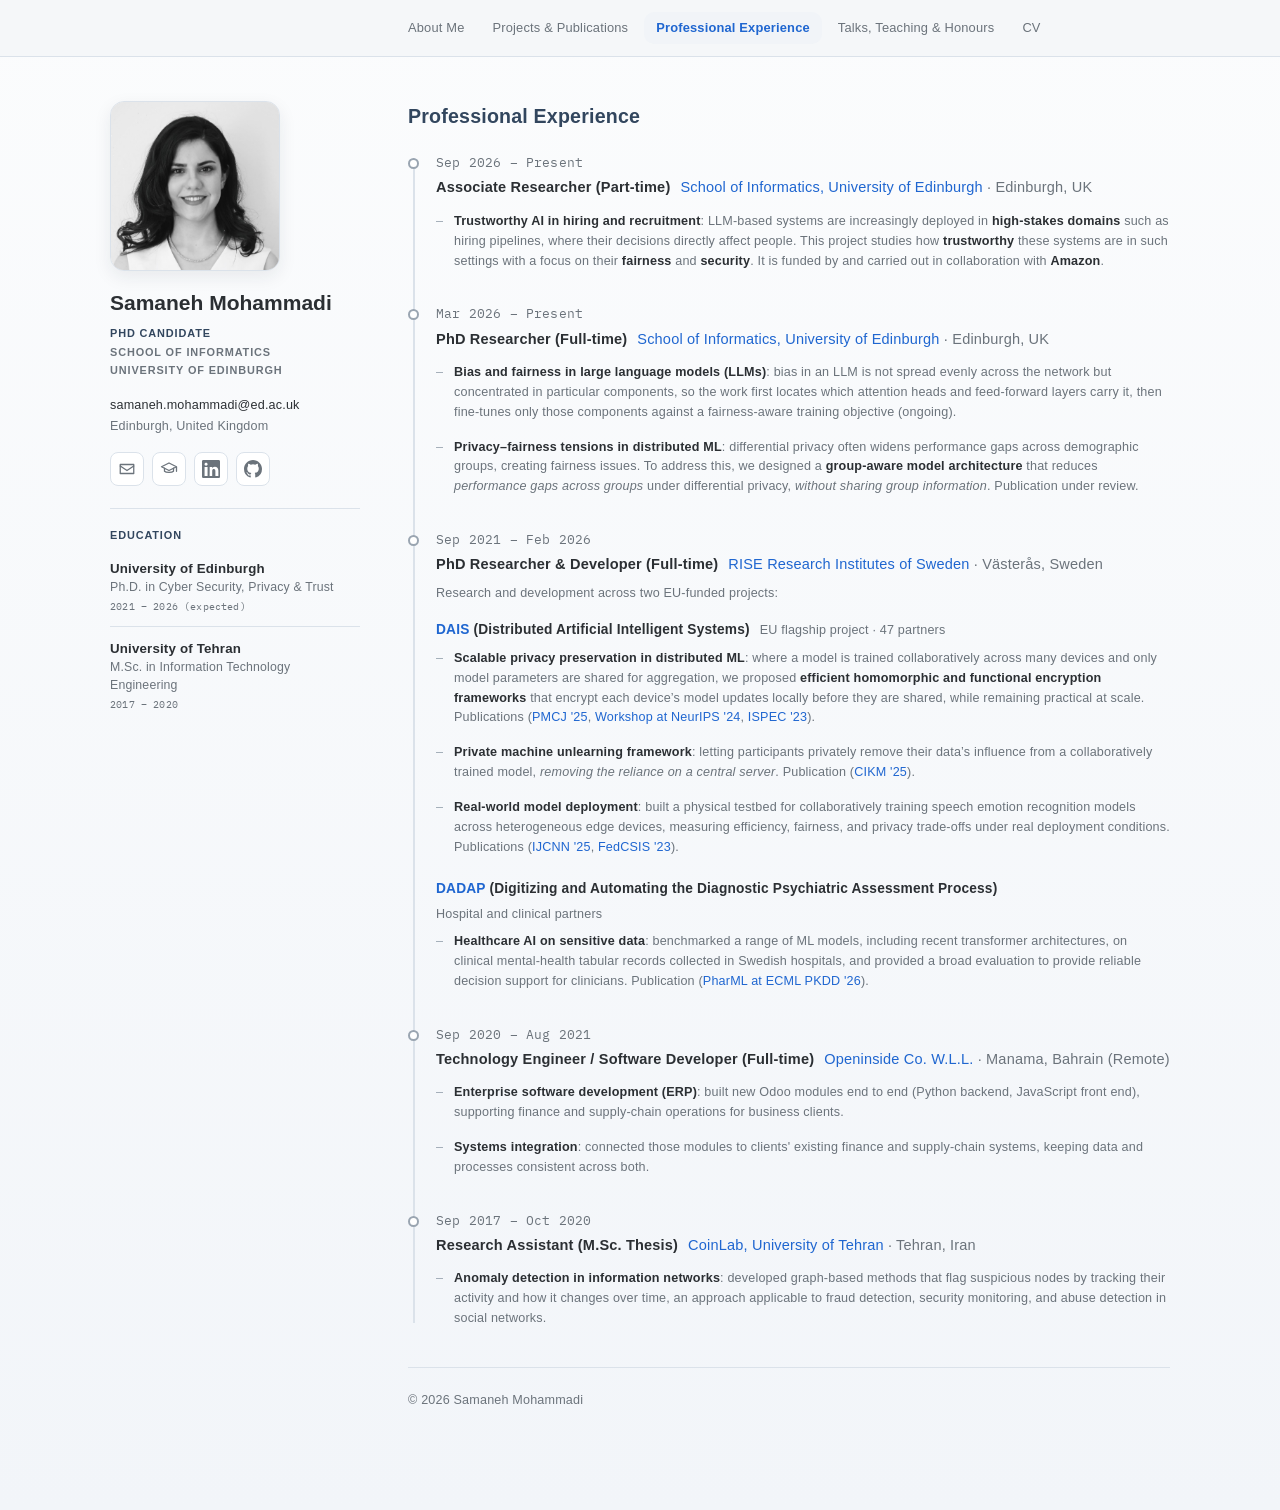
==== commit eedc3495: "Update experience.html" ====
--- a/experience.html
+++ b/experience.html
@@ -160,14 +160,14 @@
                   <ul class="tl-projects">
                     <li><strong>Scalable privacy preservation in distributed ML</strong>: where a model is trained collaboratively across many devices and only model parameters are shared for aggregation, we proposed <strong>efficient homomorphic and functional encryption frameworks</strong> that encrypt each device&rsquo;s model updates locally before they are shared, while remaining practical at scale. Publications (<a href="https://www.sciencedirect.com/science/article/pii/S1574119225000100">PMCJ '25</a>, <a href="https://openreview.net/pdf?id=7bgJ7t5kkW">Workshop at NeurIPS '24</a>, <a href="https://link.springer.com/chapter/10.1007/978-981-99-7032-2_1">ISPEC '23</a>).</li>
                     <li><strong>Private machine unlearning framework</strong>: letting participants privately remove their data&rsquo;s influence from a collaboratively trained model, <em>removing the reliance on a central server</em>. Publication (<a href="https://dl.acm.org/doi/abs/10.1145/3746252.3761091">CIKM '25</a>).</li>
-                    <li><strong>Real-world model deployment</strong>: built a physical testbed and used it to train and deploy speech emotion recognition models collaboratively across heterogeneous edge devices, measuring efficiency, fairness, and privacy trade-offs under real deployment conditions. Publications (<a href="https://ieeexplore.ieee.org/abstract/document/11228075">IJCNN '25</a>, <a href="https://www.research.unipd.it/bitstream/11577/3506537/2/444.pdf">FedCSIS '23</a>).</li>
+                    <li><strong>Real-world model deployment</strong>: built a physical testbed for collaboratively training speech emotion recognition models across heterogeneous edge devices, measuring efficiency, fairness, and privacy trade-offs under real deployment conditions. Publications (<a href="https://ieeexplore.ieee.org/abstract/document/11228075">IJCNN '25</a>, <a href="https://www.research.unipd.it/bitstream/11577/3506537/2/444.pdf">FedCSIS '23</a>).</li>
                   </ul>
                 </div>
 
                 <div class="xp-proj">
                   <p class="xp-proj-head"><strong><a href="https://dadap-project.eu/">DADAP</a> (Digitizing and Automating the Diagnostic Psychiatric Assessment Process)</strong> <span>Hospital and clinical partners</span></p>
                   <ul class="tl-projects">
-                    <li><strong>Healthcare AI on sensitive data</strong>: benchmarked a range of machine learning models, including recent transformer architectures, on clinical mental-health tabular records collected in Swedish hospitals, and provided a broad evaluation of predictive performance and of how that performance varies across demographic groups, in order to give clinicians reliable decision support. Publication (<a href="https://sites.google.com/view/pharml-2026/accepted-submissions?authuser=0">PharML at ECML PKDD '26</a>).</li>
+                    <li><strong>Healthcare AI on sensitive data</strong>: benchmarked a range of ML models, including recent transformer architectures, on clinical mental-health tabular records collected in Swedish hospitals, and provided a broad evaluation to provide reliable decision support for clinicians. Publication (<a href="https://sites.google.com/view/pharml-2026/accepted-submissions?authuser=0">PharML at ECML PKDD '26</a>).</li>
                   </ul>
                 </div>
               </div>
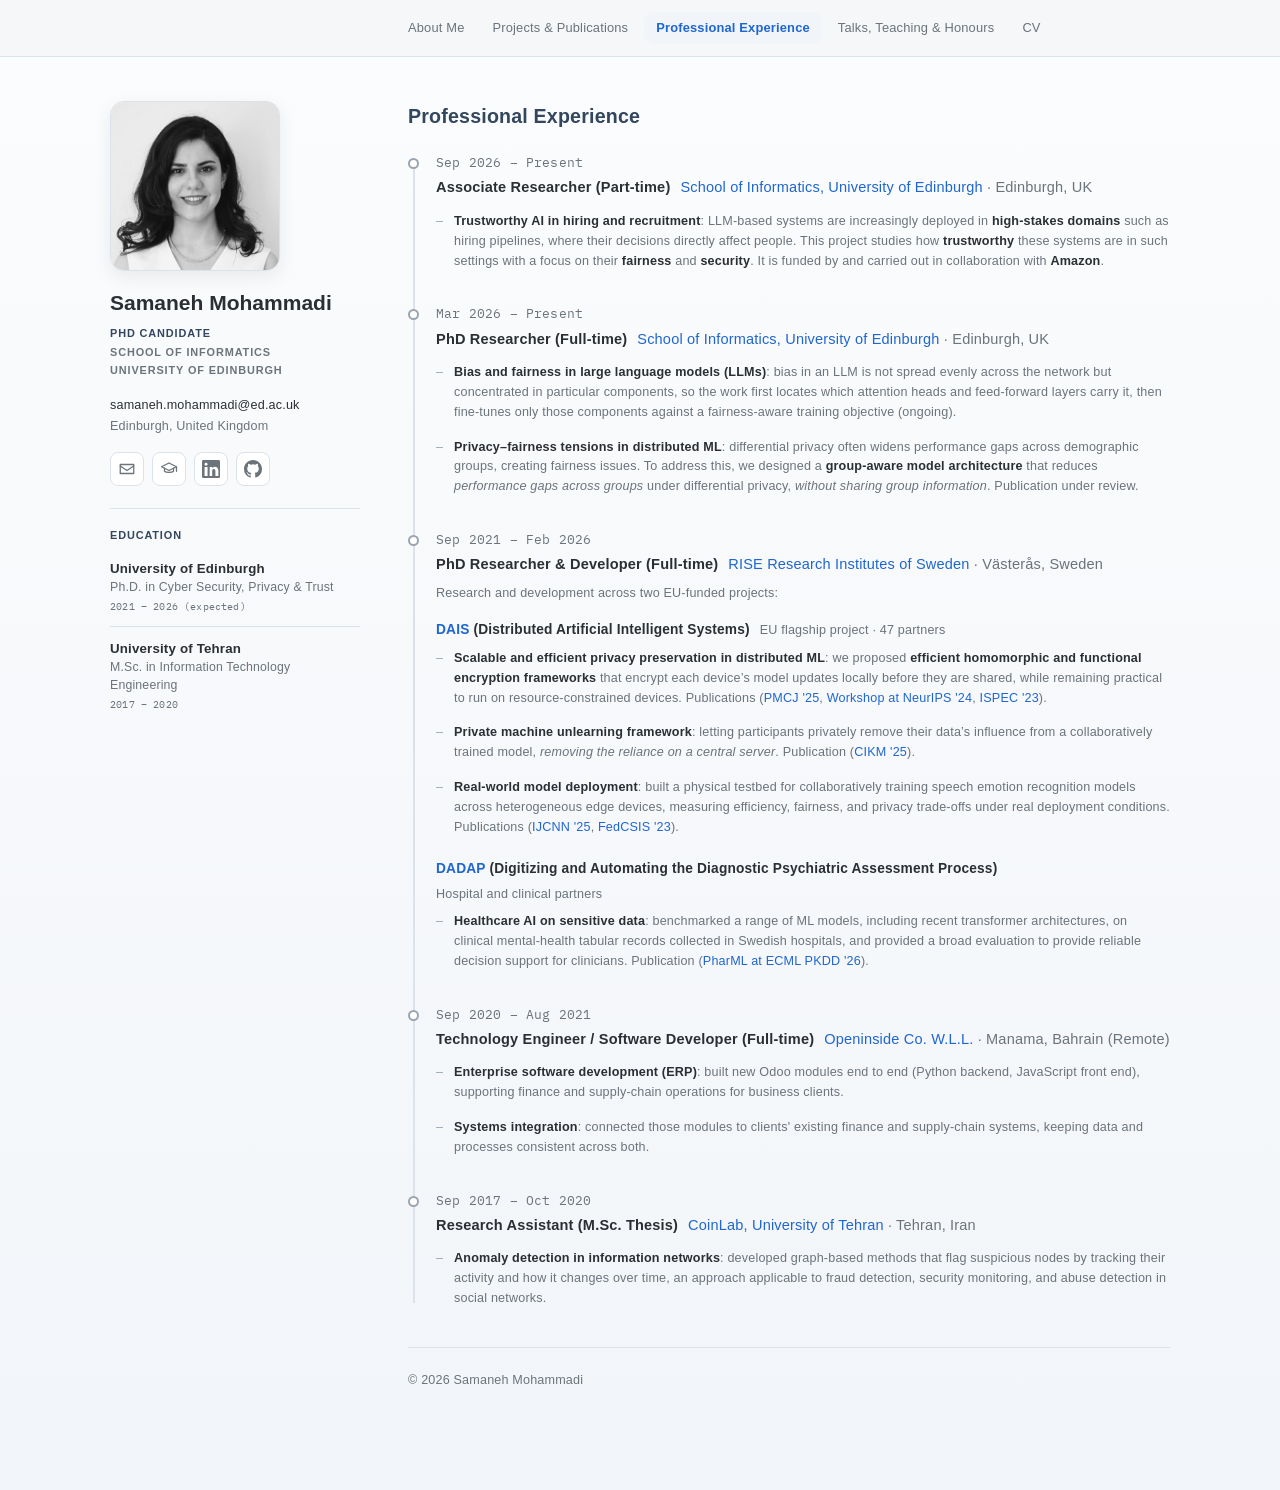
==== commit 2673b84e: "Refine project description for distributed ML Updated project description to emphasize efficiency an" ====
--- a/experience.html
+++ b/experience.html
@@ -158,7 +158,7 @@
                 <div class="xp-proj">
                   <p class="xp-proj-head"><strong><a href="https://cordis.europa.eu/project/id/101007273">DAIS</a> (Distributed Artificial Intelligent Systems)</strong> <span>EU flagship project · 47 partners</span></p>
                   <ul class="tl-projects">
-                    <li><strong>Scalable privacy preservation in distributed ML</strong>: where a model is trained collaboratively across many devices and only model parameters are shared for aggregation, we proposed <strong>efficient homomorphic and functional encryption frameworks</strong> that encrypt each device&rsquo;s model updates locally before they are shared, while remaining practical at scale. Publications (<a href="https://www.sciencedirect.com/science/article/pii/S1574119225000100">PMCJ '25</a>, <a href="https://openreview.net/pdf?id=7bgJ7t5kkW">Workshop at NeurIPS '24</a>, <a href="https://link.springer.com/chapter/10.1007/978-981-99-7032-2_1">ISPEC '23</a>).</li>
+                    <li><strong>Scalable and efficient privacy preservation in distributed ML</strong>: we proposed <strong>efficient homomorphic and functional encryption frameworks</strong> that encrypt each device&rsquo;s model updates locally before they are shared, while remaining practical to run on resource-constrained devices. Publications (<a href="https://www.sciencedirect.com/science/article/pii/S1574119225000100">PMCJ '25</a>, <a href="https://openreview.net/pdf?id=7bgJ7t5kkW">Workshop at NeurIPS '24</a>, <a href="https://link.springer.com/chapter/10.1007/978-981-99-7032-2_1">ISPEC '23</a>).</li>
                     <li><strong>Private machine unlearning framework</strong>: letting participants privately remove their data&rsquo;s influence from a collaboratively trained model, <em>removing the reliance on a central server</em>. Publication (<a href="https://dl.acm.org/doi/abs/10.1145/3746252.3761091">CIKM '25</a>).</li>
                     <li><strong>Real-world model deployment</strong>: built a physical testbed for collaboratively training speech emotion recognition models across heterogeneous edge devices, measuring efficiency, fairness, and privacy trade-offs under real deployment conditions. Publications (<a href="https://ieeexplore.ieee.org/abstract/document/11228075">IJCNN '25</a>, <a href="https://www.research.unipd.it/bitstream/11577/3506537/2/444.pdf">FedCSIS '23</a>).</li>
                   </ul>
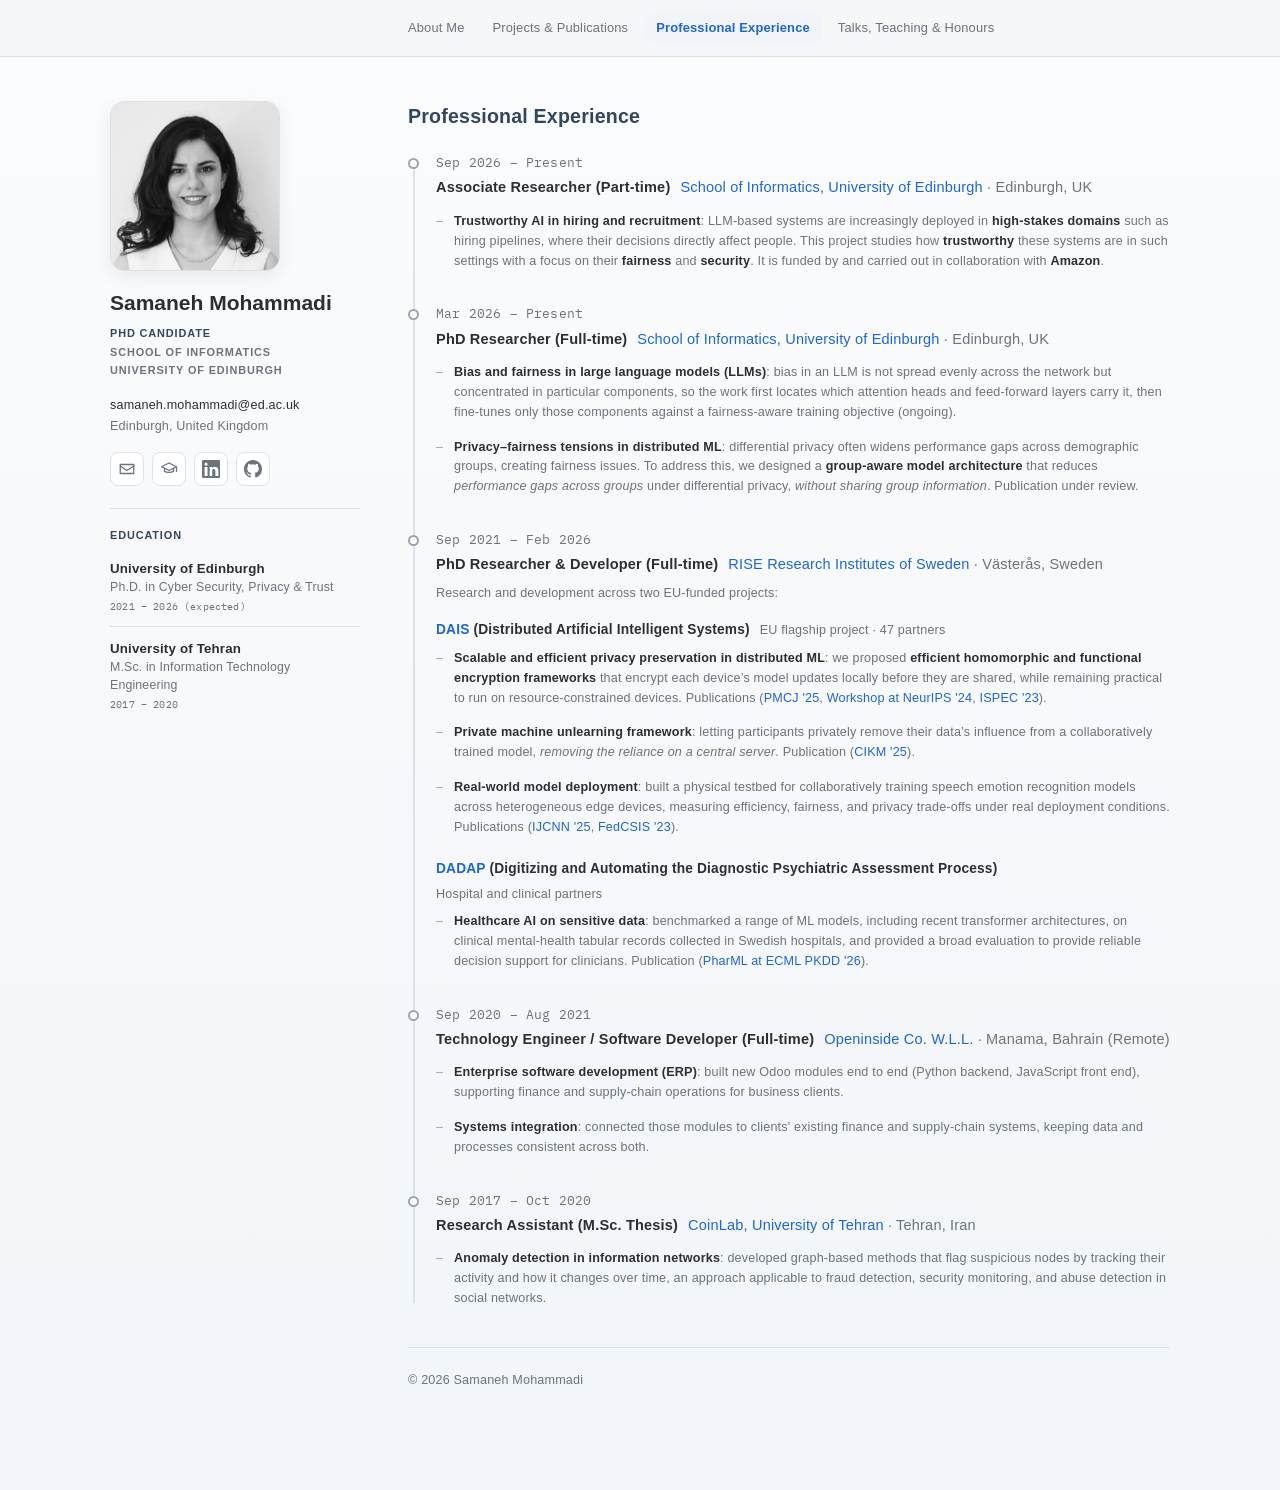
==== commit 5f676337: "Disable CV link in navigation Comment out the CV link in the navigation." ====
--- a/experience.html
+++ b/experience.html
@@ -40,7 +40,7 @@
           <a class="navlink" href="index.html#research">Projects &amp; Publications</a>
           <a class="navlink current" href="experience.html" aria-current="page">Professional Experience</a>
           <a class="navlink" href="talks.html">Talks, Teaching &amp; Honours</a>
-          <a class="navlink" href="assets/cv.pdf" target="_blank" rel="noopener">CV</a>
+          <!-- <a class="navlink" href="assets/cv.pdf" target="_blank" rel="noopener">CV</a> -->
         </nav>
       </div>
     </div>
